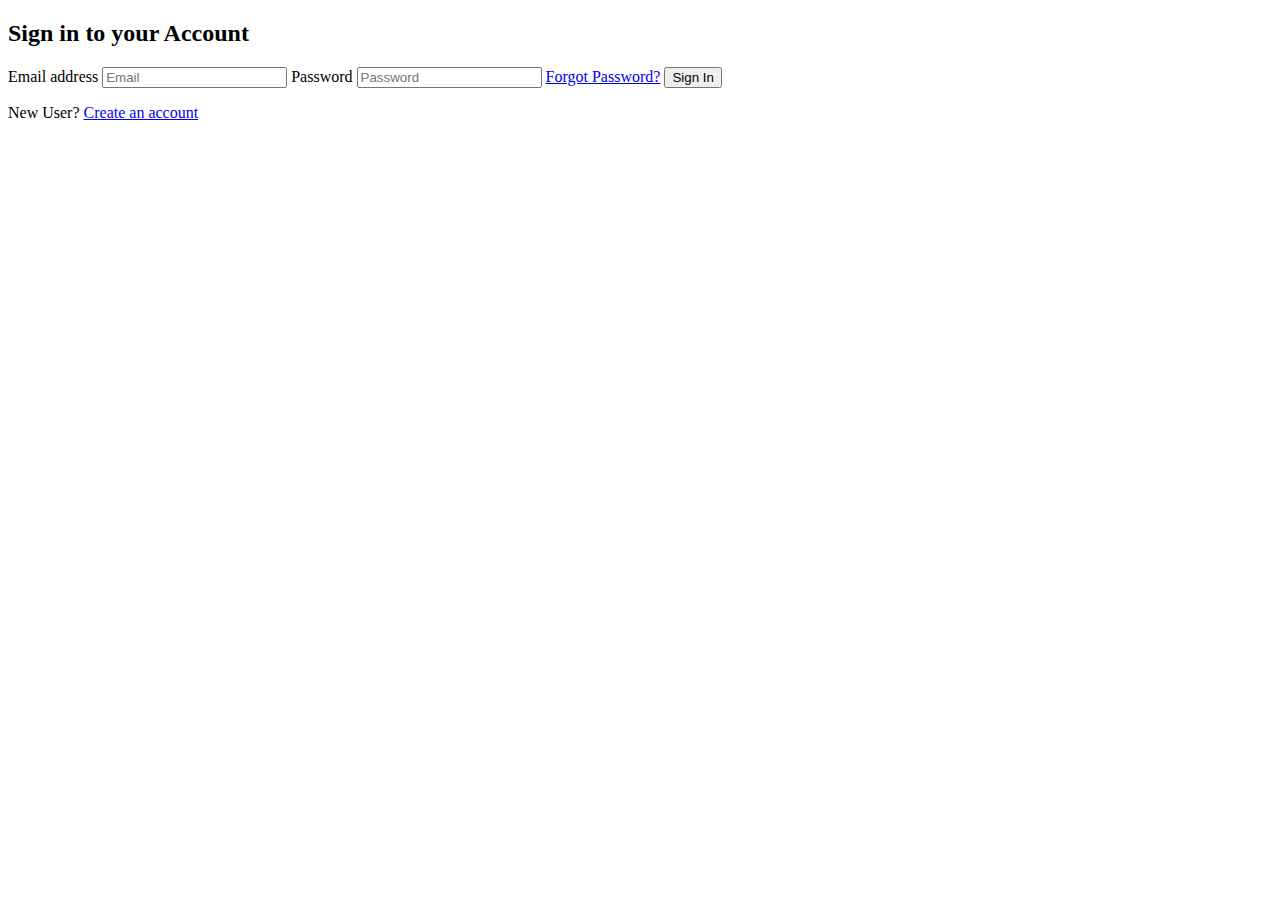
==== pages/index.html @ 1af1599d "index.html changed" ====
<!DOCTYPE html>
<html lang="en">
<head>
    <title>Assignment2 - Twitter</title>
    <meta charset="UTF-8">
    <meta name="viewport" content="width=device-width, initial-scale=1.0">
    <link rel="stylesheet" href="css/twitter.css">
    <script src="js/script.js"></script>
</head>
<body>
    <div class="container">
        <h2>Sign in to your Account</h2>
        <form action="#" method="post">
            <label for="email">Email address</label>
            <input class="inputtext" type="email" id="email" name="email" placeholder="Email">
            <p id="emailError" class="error" hidden>Email address should be non-empty with the format xyz@xyz.xyz.</p>

            <label for="password">Password</label>
            <input class="inputtext" type="password" id="pass" name="pass" placeholder="Password">
            <p id="passwordError" class="error" hidden>Password should be at least 8 characters: 1 uppercase, 1 lowercase.</p>
            <a href="#">Forgot Password?</a>

            <input id="signIn" type="submit" value="Sign In">

        </form>
        <div class="new-user">
            <p>New User? <a href="#">Create an account</a></p>
        </div>
    </div>
</body>
</html>
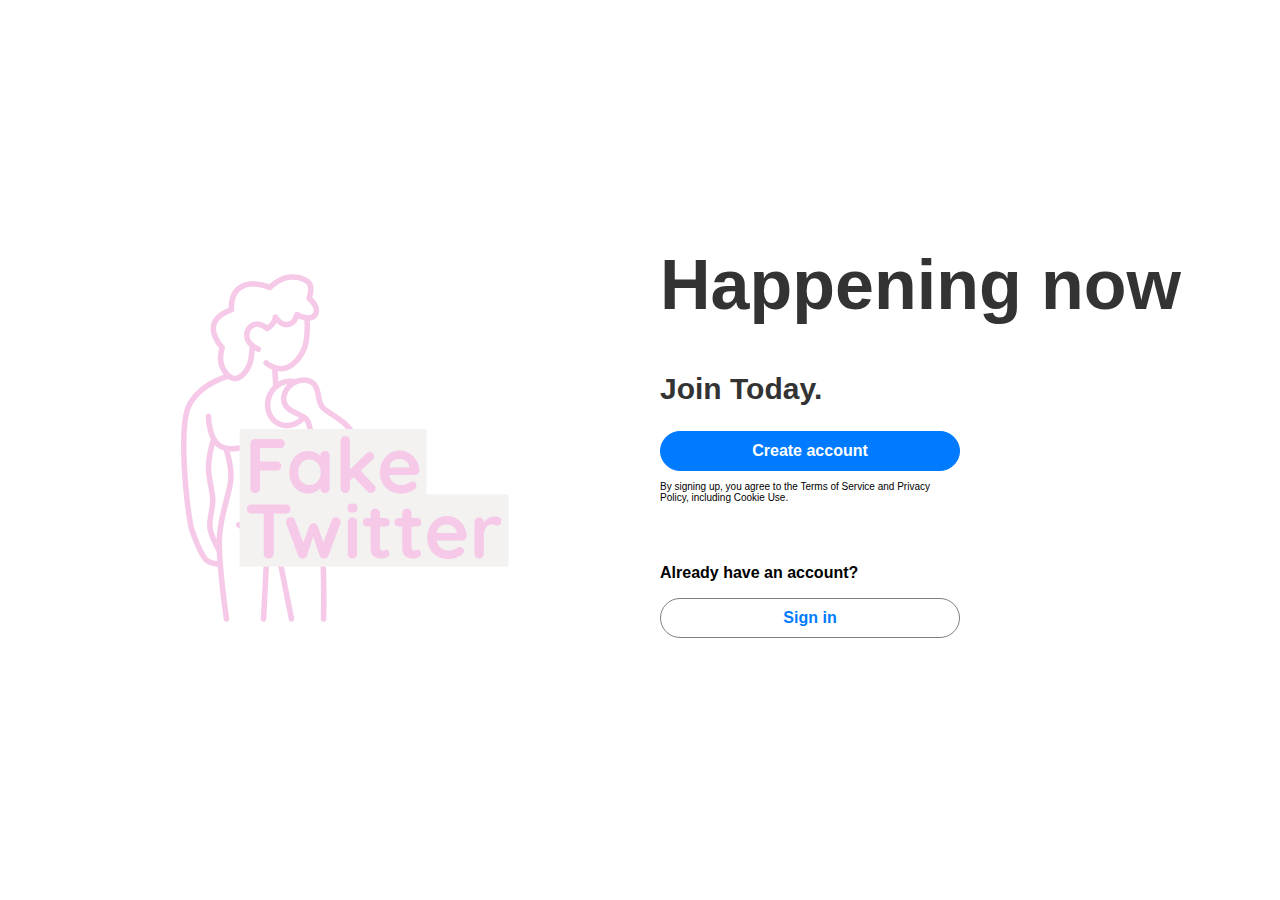
==== commit 1948653b: "my modification for sign in page" ====
--- a/pages/index.html
+++ b/pages/index.html
@@ -1,32 +1,32 @@
-
 <!DOCTYPE html>
 <html lang="en">
 <head>
     <title>Assignment2 - Twitter</title>
     <meta charset="UTF-8">
     <meta name="viewport" content="width=device-width, initial-scale=1.0">
-    <link rel="stylesheet" href="css/twitter.css">
-    <script src="js/script.js"></script>
+    <link rel="stylesheet" href="twitter.css">
+    <script src="script.js"></script>
 </head>
 <body>
     <div class="container">
-        <h2>Sign in to your Account</h2>
-        <form action="#" method="post">
-            <label for="email">Email address</label>
-            <input class="inputtext" type="email" id="email" name="email" placeholder="Email">
-            <p id="emailError" class="error" hidden>Email address should be non-empty with the format xyz@xyz.xyz.</p>
+        <div class="logo-container">
+            <img src="/logos/Fake Twitter_transparent.png" alt="Twitter Logo">
+        </div>
+        <div class="form-container">
+            <h1>Happening now</h1>
+            <h2>Join Today.</h2>
 
-            <label for="password">Password</label>
-            <input class="inputtext" type="password" id="pass" name="pass" placeholder="Password">
-            <p id="passwordError" class="error" hidden>Password should be at least 8 characters: 1 uppercase, 1 lowercase.</p>
-            <a href="#">Forgot Password?</a>
+            <form action="#" method="post" id="signupForm">
+                <input id="signIn" type="submit" value="Create account" >
 
-            <input id="signIn" type="submit" value="Sign In">
+                <p>By signing up, you agree to the Terms of Service and Privacy<br>Policy, including Cookie Use.</p>
+                <h3>Already have an account?</h3>
+                
+                <input id="signUp" type="button" value="Sign in" onclick="location.href='signin.html';">
+            </form>
 
-        </form>
-        <div class="new-user">
-            <p>New User? <a href="#">Create an account</a></p>
         </div>
     </div>
+    
 </body>
-</html>+</html>
--- a/pages/twitter.css
+++ b/pages/twitter.css
@@ -0,0 +1,122 @@
+body {
+  font-family: Arial, sans-serif;
+  background-color: white;
+  margin: 0;
+  padding: 0;
+  display: flex;
+  justify-content: center;
+  align-items: center;
+  height: 100vh;
+}
+
+.container {
+  display: flex;
+}
+
+.logo-container {
+  flex: 1;
+  padding: 20px;
+}
+
+.logo-container img {
+  max-width: 100%;
+  height: auto;
+}
+
+.form-container {
+  flex: 1;
+  padding: 20px;
+}
+
+h1 {
+  text-align: left;
+  color: #333;
+  font-size: 70px;
+  font-weight: bold;
+  padding-top:50px;
+}
+
+h2 {
+  text-align: left;
+  color: #333;
+  font-size: 30px;
+  font-weight: bold;
+}
+ p{
+  font-size: 10px;
+  position: relative;
+  text-align: left;
+ }
+
+form {
+  display: flex;
+  flex-direction: column;
+ 
+}
+
+input[type="submit"] {
+  padding: 10px;
+  border: 1px solid #007bff;
+  border-radius: 20px;
+  font-size: 16px;
+  background-color: #007bff;
+  color: white;
+  cursor: pointer;
+  transition: background-color 0.3s;
+  font-weight: bold;
+  width: 300px;
+}
+
+h3{
+  font-size: 16px;
+  padding-top: 35px;
+  font-weight: bold;
+}
+
+input[type="button"]{
+  padding: 10px;
+  border: 1px solid gray;
+  border-radius: 20px;
+  font-size: 16px;
+  background-color:white;
+  color: #007bff;
+  cursor: pointer;
+  transition: background-color 0.3s;
+  font-weight: bold;
+  width: 300px;
+  text-align: center;
+}
+
+.modal {
+  display: none;
+  position: fixed;
+  z-index: 1;
+  left: 0;
+  top: 0;
+  width: 100%;
+  height: 100%;
+  overflow: auto;
+  background-color: rgba(0, 0, 0, 0.4);
+}
+
+.modal-content {
+  background-color: #fefefe;
+  margin: 15% auto;
+  padding: 20px;
+  border: 1px solid #888;
+  width: 80%;
+}
+
+.close {
+  color: #aaa;
+  float: right;
+  font-size: 28px;
+  font-weight: bold;
+}
+
+.close:hover,
+.close:focus {
+  color: black;
+  text-decoration: none;
+  cursor: pointer;
+}
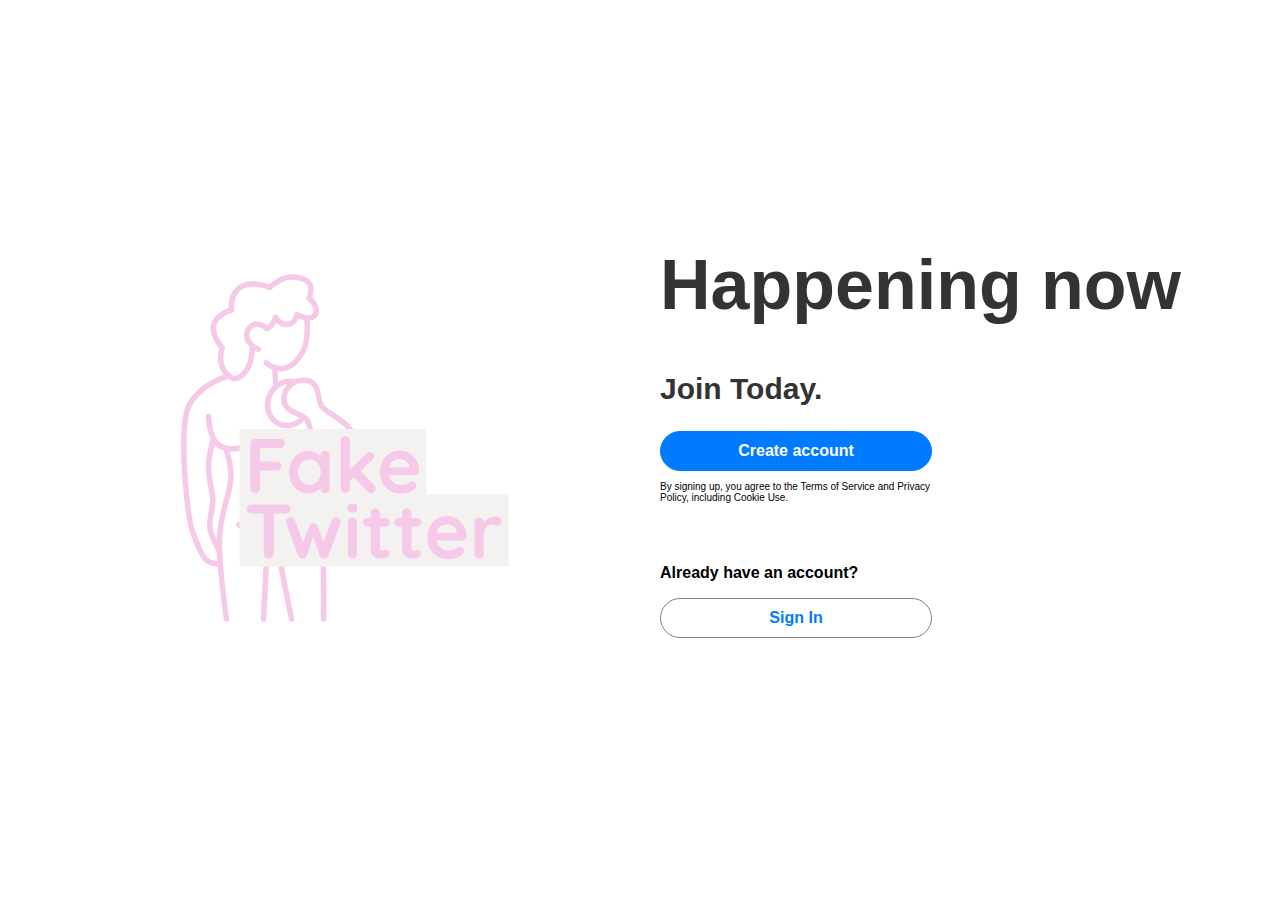
==== commit 2586467b: "sign in and sing up html and css finished" ====
--- a/pages/index.html
+++ b/pages/index.html
@@ -5,7 +5,7 @@
     <meta charset="UTF-8">
     <meta name="viewport" content="width=device-width, initial-scale=1.0">
     <link rel="stylesheet" href="twitter.css">
-    <script src="script.js"></script>
+  
 </head>
 <body>
     <div class="container">
@@ -17,16 +17,44 @@
             <h2>Join Today.</h2>
 
             <form action="#" method="post" id="signupForm">
-                <input id="signIn" type="submit" value="Create account" >
+                <div class="account">
+                    <botton id="account1">Create account</botton>
+               </div>
 
                 <p>By signing up, you agree to the Terms of Service and Privacy<br>Policy, including Cookie Use.</p>
                 <h3>Already have an account?</h3>
-                
-                <input id="signUp" type="button" value="Sign in" onclick="location.href='signin.html';">
+
+                <div class="center">
+                     <botton id="show-login">Sign In</botton>
+                </div>
             </form>
-
         </div>
     </div>
-    
+    <div class="popup">
+        <div class="modal-content">
+            <div class="close-btn">&times;</div>
+            <div class="form">
+                <h2>Sign In to Fake Twitter</h2>
+                <div class="form-element">
+                    <label for="email">Email Address</label>
+                    <input type="email" id="email" name="email" required>
+                </div>
+                <div class="form-element">
+                    <label for="password">Password</label>
+                    <input type="password" id="password" name="password" required>
+                </div>
+                <div class="form-element">
+                    <a href="#">Forgot Password?</a>
+                </div>
+                <div class="form-element">
+                    <button>Sign in</button>
+                </div>
+                <div class="form-element1">
+                    <p>Don't have an account? <a href="#"> Sign up</a></p> 
+                </div>
+            </div>
+        </div>
+    </div>
+    <script src="script.js"></script>
 </body>
 </html>
--- a/pages/twitter.css
+++ b/pages/twitter.css
@@ -7,6 +7,10 @@
   justify-content: center;
   align-items: center;
   height: 100vh;
+}
+
+body.popup-active {
+  background-color: rgba(0, 0, 0, 0.4);
 }
 
 .container {
@@ -42,11 +46,18 @@
   font-size: 30px;
   font-weight: bold;
 }
+
  p{
   font-size: 10px;
   position: relative;
   text-align: left;
  }
+
+h3{
+  font-size: 16px;
+  padding-top: 35px;
+  font-weight: bold;
+}
 
 form {
   display: flex;
@@ -54,69 +65,117 @@
  
 }
 
-input[type="submit"] {
+.account, .center {
   padding: 10px;
-  border: 1px solid #007bff;
   border-radius: 20px;
   font-size: 16px;
-  background-color: #007bff;
-  color: white;
   cursor: pointer;
   transition: background-color 0.3s;
   font-weight: bold;
-  width: 300px;
-}
-
-h3{
-  font-size: 16px;
-  padding-top: 35px;
-  font-weight: bold;
-}
-
-input[type="button"]{
-  padding: 10px;
-  border: 1px solid gray;
-  border-radius: 20px;
-  font-size: 16px;
-  background-color:white;
-  color: #007bff;
-  cursor: pointer;
-  transition: background-color 0.3s;
-  font-weight: bold;
-  width: 300px;
+  width: 250px;
   text-align: center;
 }
 
-.modal {
-  display: none;
-  position: fixed;
-  z-index: 1;
-  left: 0;
-  top: 0;
-  width: 100%;
-  height: 100%;
-  overflow: auto;
-  background-color: rgba(0, 0, 0, 0.4);
+.account{
+  border: 1px solid #007bff;
+  background-color: #007bff;
+  color: white;
 }
 
-.modal-content {
-  background-color: #fefefe;
-  margin: 15% auto;
-  padding: 20px;
-  border: 1px solid #888;
-  width: 80%;
+.center {
+  border: 1px solid gray;
+  background-color:white;
+  color: #007bff;
 }
 
-.close {
-  color: #aaa;
-  float: right;
-  font-size: 28px;
-  font-weight: bold;
+.popup{
+  position: absolute;
+  top: -150% ;
+  left: 50% ;
+  opacity: 1;
+  transform: translate(-50%,-50%) scale(1.25);
+  width: 300px;
+  padding: 20px 50px 50px;
+  background: #fff;
+  box-shadow: 2px 2px 5px 5px rgba(0, 0, 0, 0, 15);
+  border-radius: 10px;
 }
 
-.close:hover,
-.close:focus {
-  color: black;
-  text-decoration: none;
+.popup.active{
+  top:50%;
+  opacity: 1;
+  transform: translate(-50%,-50%) scale(1);
+}
+
+.popup .close-btn{
+  position: absolute;
+  top: 10px;
+  right: 10px;
+  width: 15px;
+  height: 15px;
+  background: #888;
+  color: #eee;
+  text-align: center;
+  line-height: 15px;
+  border-radius: 15px;
   cursor: pointer;
 }
+
+.popup .form h2{
+  text-align: center;
+  color: #222;
+  margin: 10px 0px 20px ;
+  font-size: 20px;
+}
+
+.popup .form .form-element{
+  margin: 20px 0px
+  
+}
+
+.popup .form .form-element lable {
+  color:#222;
+  font-size: 14px;
+}
+
+.popup .form .form-element input[type=email],
+.popup .form .form-element input[type=password]{
+  margin-top: 7px;
+  display: block;
+  width: 70%;
+  padding: 10px;
+  outline: none;
+  border: 1px solid #aaa;
+  border-radius: 5px;
+}
+
+.popup .form .form-element button{
+  width: 76%;
+  height: 40px;
+  border: none;
+  outline: none;
+  font-size: 16px;
+  background: #007bff;
+  color: #f5f5f5;
+  border-radius: 10px;
+  cursor:pointer
+}
+
+.popup .form .form-element a {
+  display: block;
+  font-size: 13px;
+  color:#1a79ca;
+  text-decoration: none;
+  font-weight: 600;
+}
+
+.popup .form .form-element1 p{
+  font-size: 13px;
+  text-align: center;
+}
+
+.popup .form .form-element1 a{
+  font-size: 13px;
+  text-align: center;
+  font-weight: 600;
+}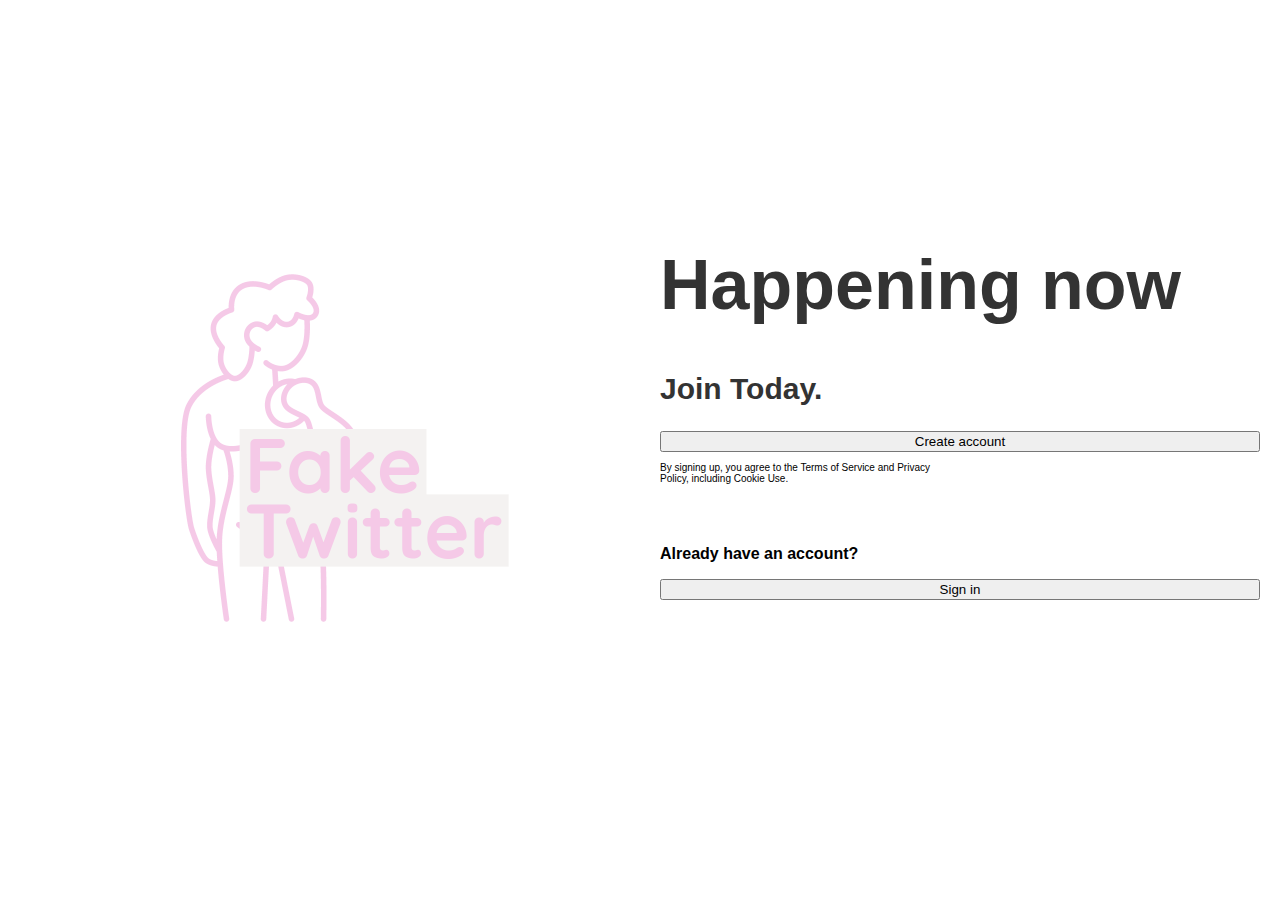
==== commit 262ca7a3: "add minimum db connection example" ====
--- a/pages/index.html
+++ b/pages/index.html
@@ -5,56 +5,28 @@
     <meta charset="UTF-8">
     <meta name="viewport" content="width=device-width, initial-scale=1.0">
     <link rel="stylesheet" href="twitter.css">
-  
+    <script src="script.js"></script>
 </head>
 <body>
     <div class="container">
         <div class="logo-container">
-            <img src="/logos/Fake Twitter_transparent.png" alt="Twitter Logo">
+            <img src="../logos/Fake Twitter_transparent.png" alt="Twitter Logo">
         </div>
         <div class="form-container">
             <h1>Happening now</h1>
             <h2>Join Today.</h2>
 
             <form action="#" method="post" id="signupForm">
-                <div class="account">
-                    <botton id="account1">Create account</botton>
-               </div>
+                <input id="signIn" type="submit" value="Create account" >
 
                 <p>By signing up, you agree to the Terms of Service and Privacy<br>Policy, including Cookie Use.</p>
                 <h3>Already have an account?</h3>
+                
+                <input id="signUp" type="button" value="Sign in" onclick="location.href='signin.html';">
+            </form>
 
-                <div class="center">
-                     <botton id="show-login">Sign In</botton>
-                </div>
-            </form>
         </div>
     </div>
-    <div class="popup">
-        <div class="modal-content">
-            <div class="close-btn">&times;</div>
-            <div class="form">
-                <h2>Sign In to Fake Twitter</h2>
-                <div class="form-element">
-                    <label for="email">Email Address</label>
-                    <input type="email" id="email" name="email" required>
-                </div>
-                <div class="form-element">
-                    <label for="password">Password</label>
-                    <input type="password" id="password" name="password" required>
-                </div>
-                <div class="form-element">
-                    <a href="#">Forgot Password?</a>
-                </div>
-                <div class="form-element">
-                    <button>Sign in</button>
-                </div>
-                <div class="form-element1">
-                    <p>Don't have an account? <a href="#"> Sign up</a></p> 
-                </div>
-            </div>
-        </div>
-    </div>
-    <script src="script.js"></script>
+    
 </body>
 </html>
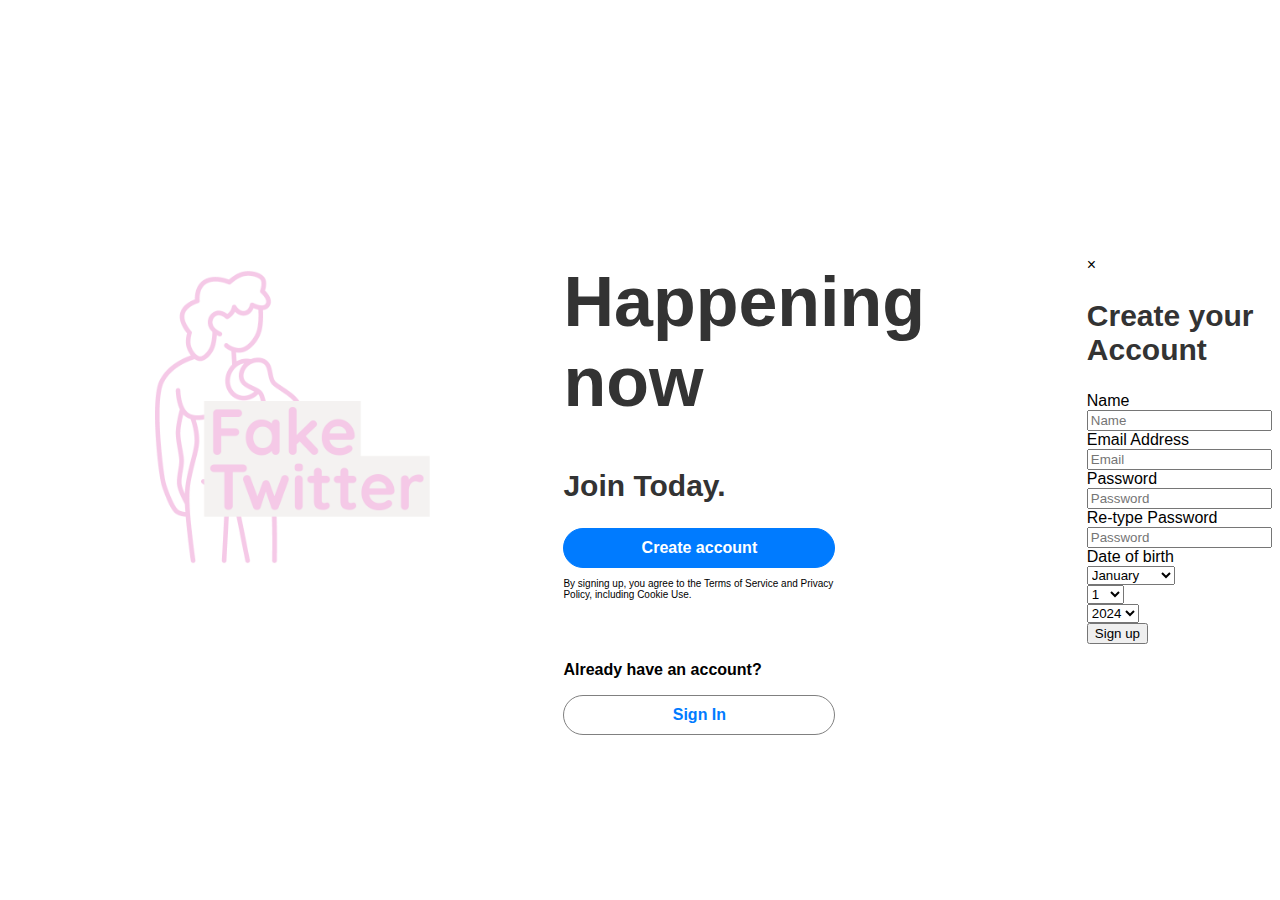
==== commit d0ff7c20: "Committing changes to pages/index.html" ====
--- a/pages/index.html
+++ b/pages/index.html
@@ -5,28 +5,161 @@
     <meta charset="UTF-8">
     <meta name="viewport" content="width=device-width, initial-scale=1.0">
     <link rel="stylesheet" href="twitter.css">
-    <script src="script.js"></script>
+  
 </head>
 <body>
     <div class="container">
         <div class="logo-container">
-            <img src="../logos/Fake Twitter_transparent.png" alt="Twitter Logo">
+            <img src="/logos/Fake Twitter_transparent.png" alt="Twitter Logo">
         </div>
         <div class="form-container">
             <h1>Happening now</h1>
             <h2>Join Today.</h2>
 
             <form action="#" method="post" id="signupForm">
-                <input id="signIn" type="submit" value="Create account" >
+                <div class="account">
+                    <botton id="account1">Create account</botton>
+               </div>
 
                 <p>By signing up, you agree to the Terms of Service and Privacy<br>Policy, including Cookie Use.</p>
                 <h3>Already have an account?</h3>
-                
-                <input id="signUp" type="button" value="Sign in" onclick="location.href='signin.html';">
+
+                <div class="center">
+                     <botton id="show-login">Sign In</botton>
+                </div>
             </form>
-
         </div>
     </div>
-    
+    <div class="popup">
+        <div class="modal-content">
+            <div class="close-btn">&times;</div>
+            <div class="form">
+                <h2>Sign In to Fake Twitter</h2>
+                <div class="form-element">
+                    <label for="email">Email Address</label>
+                    <input type="email" id="email" name="email" placeholder="Email" required>
+                </div>
+                <div class="form-element">
+                    <label for="password">Password</label>
+                    <input type="password" id="password" name="password" placeholder="Password" required>
+                </div>
+                <div class="form-element">
+                    <a href="#">Forgot Password?</a>
+                </div>
+                <div class="form-element" id="sign-up-button">
+                    <button>Sign in</button>
+                </div>
+                <div class="form-element1">
+                    <p>Don't have an account? <a href="#"> Sign up</a></p> 
+                </div>
+            </div>
+        </div>
+    </div>
+    <form action="#" method="get" onsubmit="return validate();">
+    <div class="popup-signup">
+        <div class="modal-signup">
+            <div class="close-btn-signup">&times;</div>
+            <div class="form-signup">
+                <h2>Create your Account</h2>
+                <div class="form-element-signup">
+                    <label for="name">Name</label>
+                    <input type="name" id="name" name="name" placeholder="Name" required>
+                    <p id="loginError" class="error" hidden>User name should be non-empty and within 30 characters long.</p>
+                </div>
+                <div class="form-element-signup">
+                    <label for="email">Email Address</label>
+                    <input type="email" id="email" name="email" placeholder="Email" required>
+                </div>
+                <div class="form-element-signup">
+                    <label for="pass">Password</label>
+                    <input type="password" name="pass" id="pass" placeholder="Password">
+                </div>
+                <div class="form-element-signup">
+                    <label for="pass2">Re-type Password</label>
+                    <input type="password" name="pass2" id="pass2" placeholder="Password">
+                </div>
+                <div class="form-element-signup">
+                    <label for="dob">Date of birth</label>
+                    <div class="nextToEachother">
+                        <div class="mounth">
+                            <select id="mounth" name="mounth">
+                            <option value="january">January</option>
+                            <option value="february">February</option>
+                            <option value="march">March</option>
+                            <option value="april">April</option>
+                            <option value="may">May</option>
+                            <option value="june">June</option>
+                            <option value="july">July</option>
+                            <option value="august">August</option>
+                            <option value="september">September</option>
+                            <option value="october">October</option>
+                            <option value="novamber">Novamber</option>
+                            <option value="december">December</option>
+                            </select>
+                        </div>
+                        <div class="form-element-signup">
+                            <select id="day" name="day">
+                            <option value="1">1</option>
+                            <option value="2">2</option>
+                            <option value="3">3</option>
+                            <option value="4">4</option>
+                            <option value="5">5</option>
+                            <option value="6">6</option>
+                            <option value="7">7</option>
+                            <option value="8">8</option>
+                            <option value="9">9</option>
+                            <option value="10">10</option>
+                            <option value="11">11</option>
+                            <option value="12">12</option>
+                            <option value="13">13</option>
+                            <option value="14">14</option>
+                            <option value="15">15</option>
+                            <option value="16">16</option>
+                            <option value="17">17</option>
+                            <option value="18">18</option>
+                            <option value="19">19</option>
+                            <option value="20">20</option>
+                            <option value="21">21</option>
+                            <option value="22">22</option>
+                            <option value="23">23</option>
+                            <option value="24">24</option>
+                            <option value="25">25</option>
+                            <option value="26">26</option>
+                            <option value="27">27</option>
+                            <option value="28">28</option>
+                            <option value="29">29</option>
+                            <option value="30">30</option>
+                            <option value="31">31</option>
+                            </select>
+                        </div>
+                        <div class="form-element-signup">
+                            <select id="year" name="year">
+                            <option value="2024">2024</option>
+                            <option value="2023">2023</option>
+                            <option value="2022">2022</option>
+                            <option value="2021">2021</option>
+                            <option value="2020">2020</option>
+                            <option value="2019">2019</option>
+                            <option value="2018">2018</option>
+                            <option value="2017">2017</option>
+                            <option value="2016">2016</option>
+                            <option value="2015">2015</option>
+                            <option value="2014">2014</option>
+                            <option value="2013">2013</option>
+                            <option value="2012">2012</option>
+                            <option value="2011">2011</option>
+                            <option value="2010">2010</option>
+                            </select>
+                        </div>
+                    </div>
+                    <div class="form-element-signup">
+                        <button class="button button1" type="submit">Sign up</button>
+                    </div>
+              </div>
+        </div>
+        </div>
+    </Form>
+    </div>
+    <script src="script.js"></script>
 </body>
 </html>
